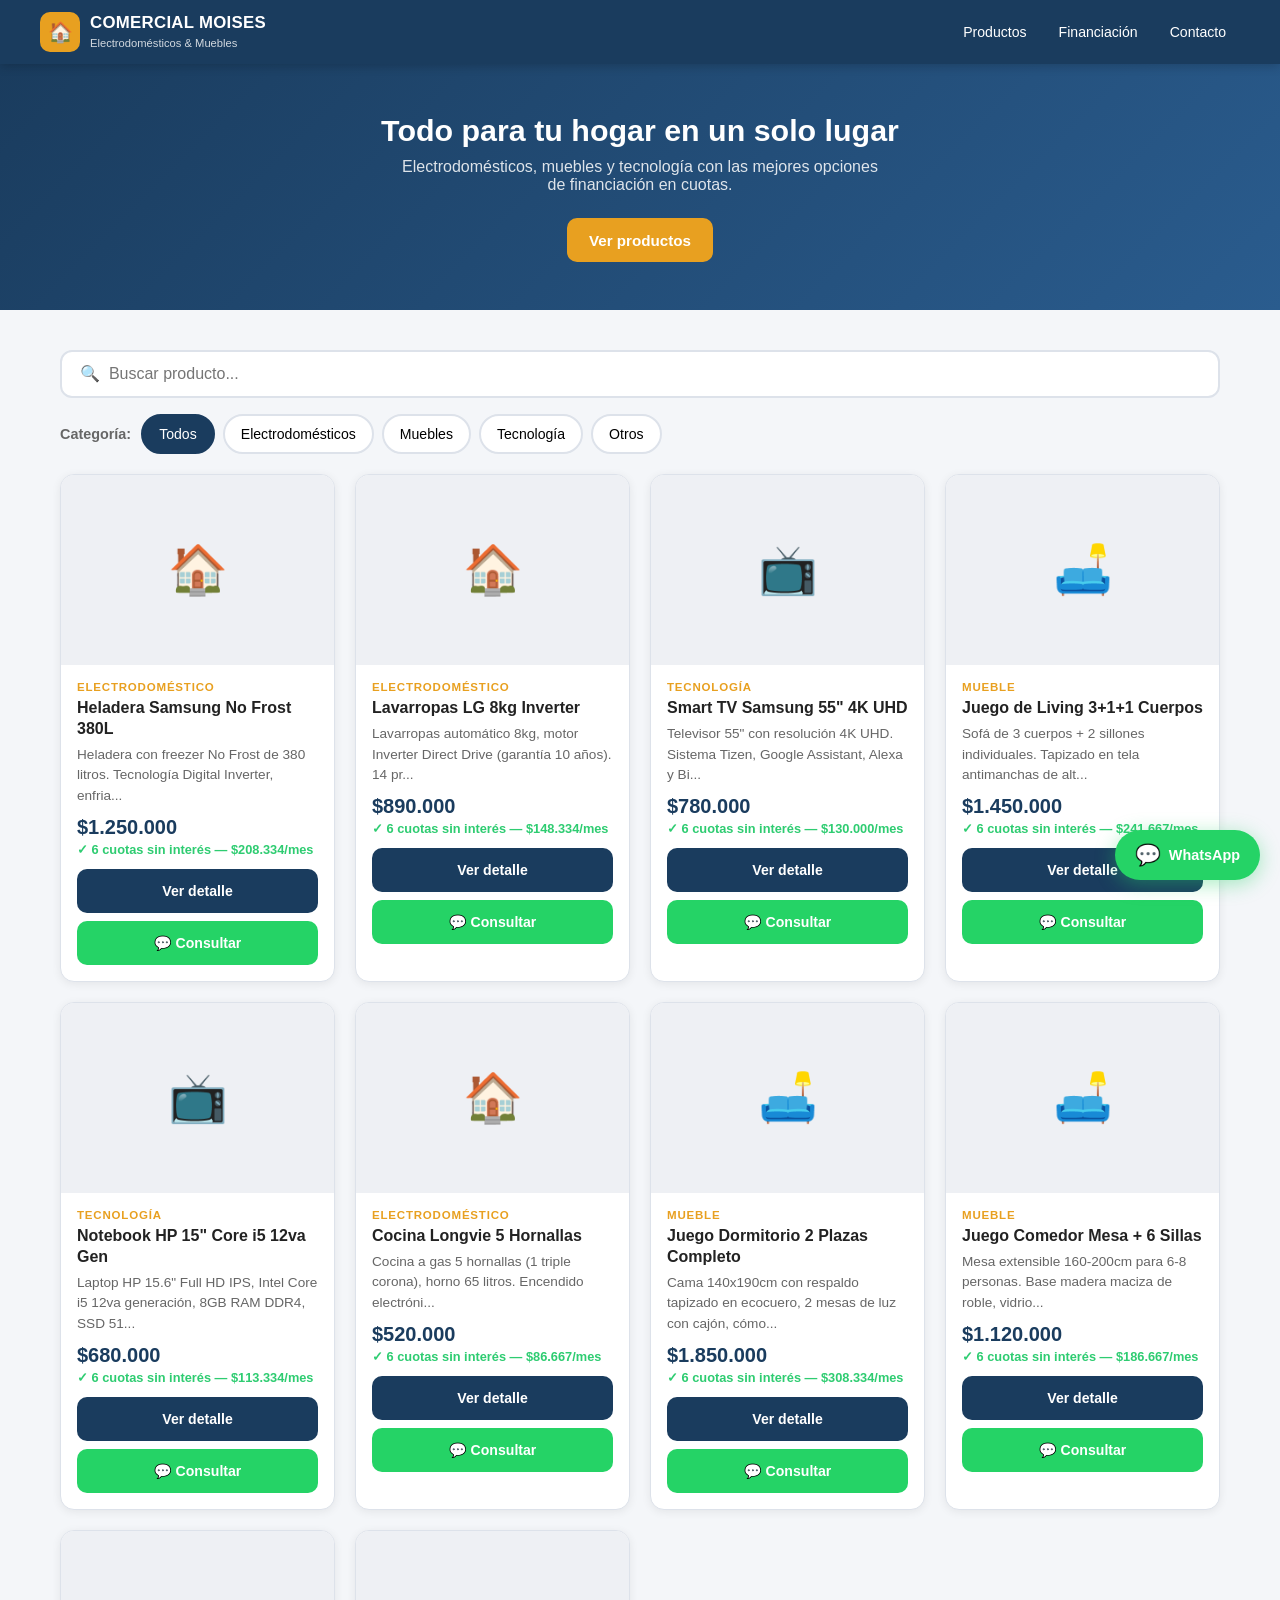
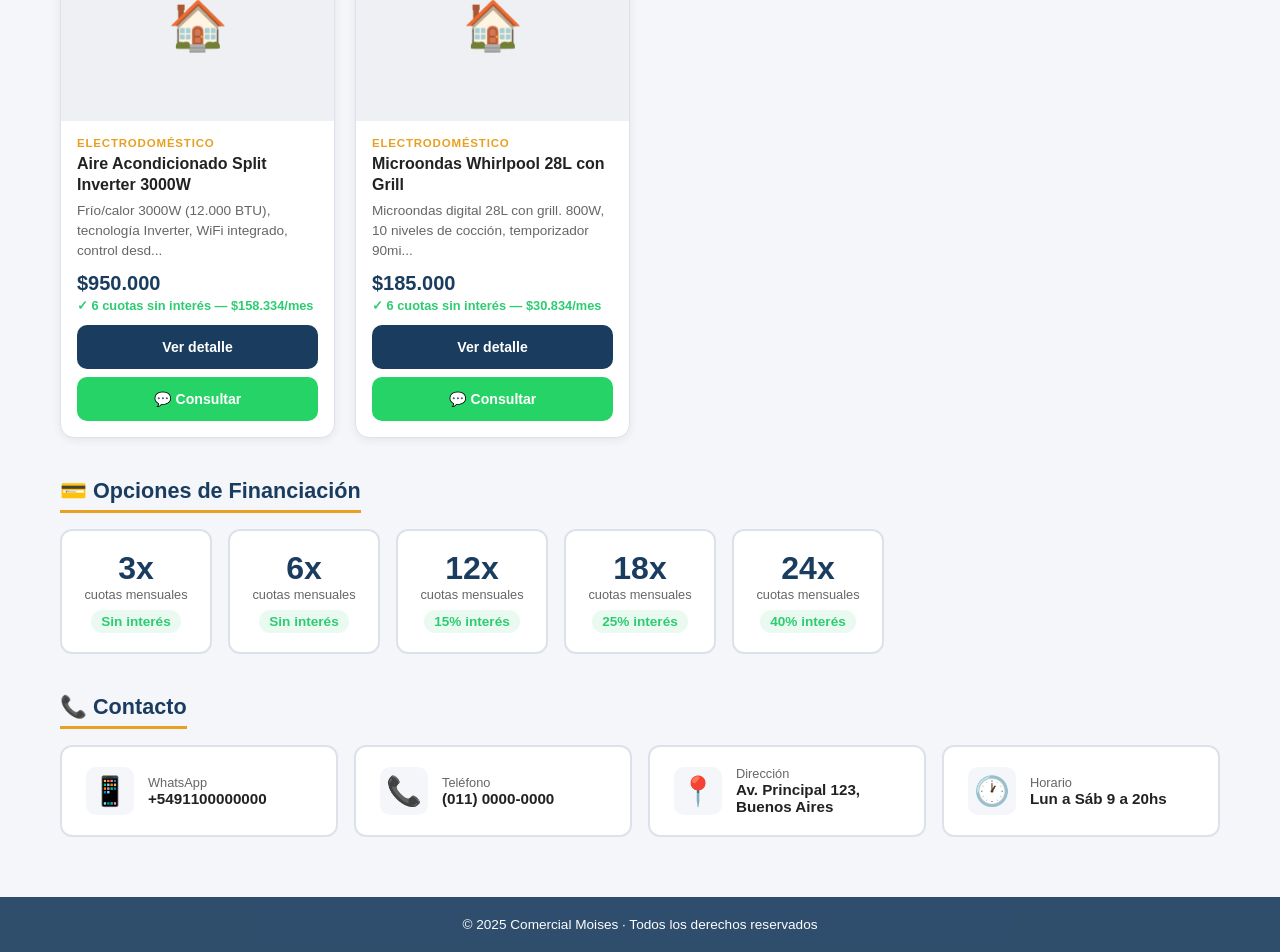
==== index.html @ a89dffb6 "Sitio web Comercial Moises — versión inicial - Página de clientes: catálogo con búsqueda, filtros, c" ====
<!DOCTYPE html>
<html lang="es">
<head>
  <meta charset="UTF-8"/>
  <meta name="viewport" content="width=device-width, initial-scale=1.0, viewport-fit=cover"/>
  <meta name="theme-color" content="#1a3c5e"/>
  <meta name="apple-mobile-web-app-capable" content="yes"/>
  <meta name="apple-mobile-web-app-status-bar-style" content="black-translucent"/>
  <title>Comercial Moises - Electrodomésticos y Muebles</title>
  <link rel="stylesheet" href="style.css"/>
</head>
<body>

<header>
  <div class="header-inner">
    <div class="logo">
      <div class="logo-icon">🏠</div>
      <div class="logo-text">
        <h1>COMERCIAL MOISES</h1>
        <span>Electrodomésticos & Muebles</span>
      </div>
    </div>
    <nav>
      <a href="#productos">Productos</a>
      <a href="#financiacion">Financiación</a>
      <a href="#contacto">Contacto</a>
    </nav>
    <button class="hamburger" id="hamburger" onclick="toggleNav()" aria-label="Menú">☰</button>
  </div>
</header>

<!-- Nav drawer mobile -->
<div class="nav-drawer" id="navDrawer">
  <a href="#productos" onclick="closeNav()">📦 Productos</a>
  <a href="#financiacion" onclick="closeNav()">💳 Financiación</a>
  <a href="#contacto" onclick="closeNav()">📞 Contacto</a>
</div>

<section class="hero">
  <h2>Todo para tu hogar en un solo lugar</h2>
  <p>Electrodomésticos, muebles y tecnología con las mejores opciones de financiación en cuotas.</p>
  <a href="#productos" class="btn btn-accent">Ver productos</a>
</section>

<main>

  <!-- BANNERS -->
  <div class="banners-section" id="bannersSection" style="display:none;">
    <div class="banner-carousel" id="bannerCarousel">
      <div class="banner-track" id="bannerTrack"></div>
      <button class="banner-arrow prev" onclick="moveBanner(-1)" aria-label="Anterior">&#8249;</button>
      <button class="banner-arrow next" onclick="moveBanner(1)" aria-label="Siguiente">&#8250;</button>
    </div>
    <div class="banner-nav" id="bannerNav"></div>
  </div>

  <!-- BUSCADOR -->
  <div class="search-bar" style="margin-top:1.25rem;" id="productos">
    <input type="text" id="searchInput" placeholder="🔍  Buscar producto..." oninput="renderProducts()" autocomplete="off" autocorrect="off" spellcheck="false"/>
  </div>

  <!-- FILTROS -->
  <div class="filters">
    <span>Categoría:</span>
    <button class="filter-btn active" onclick="setFilter('todos', this)">Todos</button>
    <button class="filter-btn" onclick="setFilter('electrodomestico', this)">Electrodomésticos</button>
    <button class="filter-btn" onclick="setFilter('mueble', this)">Muebles</button>
    <button class="filter-btn" onclick="setFilter('tecnologia', this)">Tecnología</button>
    <button class="filter-btn" onclick="setFilter('otro', this)">Otros</button>
  </div>

  <!-- GRID -->
  <div class="products-grid" id="productsGrid"></div>
  <div class="empty-state" id="emptyState" style="display:none;">
    <div class="icon">📦</div>
    <p>No se encontraron productos.</p>
  </div>

  <!-- FINANCIACIÓN -->
  <section class="financing-section" id="financiacion">
    <div class="section-title">💳 Opciones de Financiación</div>
    <div class="financing-grid" id="financingGrid"></div>
  </section>

  <!-- CONTACTO -->
  <section class="contact-section" id="contacto">
    <div class="section-title">📞 Contacto</div>
    <div class="contact-cards" id="contactCards"></div>
  </section>

</main>

<a href="#" id="whatsappFloat" class="whatsapp-float" target="_blank" rel="noopener">
  <span class="wa-icon">💬</span> WhatsApp
</a>

<!-- MODAL DETALLE -->
<div class="modal-overlay" id="productModal" role="dialog" aria-modal="true">
  <div class="modal">
    <button class="modal-close" onclick="closeModal()" aria-label="Cerrar">✕</button>
    <div id="modalContent"></div>
  </div>
</div>

<footer>© 2025 Comercial Moises · Todos los derechos reservados</footer>

<script>
  // ── DATOS ──────────────────────────────────────────────
  const DEFAULT_PRODUCTS = [
    { id:1, name:"Heladera Samsung No Frost 380L", category:"electrodomestico", desc:"Heladera con freezer No Frost de 380 litros. Tecnología Digital Inverter, enfriamiento uniforme, cajón de frutas y verduras con humedad controlada, alarma de puerta abierta. Clase A+. Garantía 2 años. Color blanco.", price:1250000, image:"https://images.unsplash.com/photo-1571175443880-49e1d25b2bc5?w=600&q=80", cuotas:true },
    { id:2, name:"Lavarropas LG 8kg Inverter", category:"electrodomestico", desc:"Lavarropas automático 8kg, motor Inverter Direct Drive (garantía 10 años). 14 programas de lavado, centrifugado 1200 RPM, tecnología 6 Motion. Bajo consumo. Carga frontal.", price:890000, image:"https://images.unsplash.com/photo-1626806823728-37a1c09e6c9d?w=600&q=80", cuotas:true },
    { id:3, name:"Smart TV Samsung 55\" 4K UHD", category:"tecnologia", desc:"Televisor 55\" con resolución 4K UHD. Sistema Tizen, Google Assistant, Alexa y Bixby integrados, WiFi y Bluetooth 5.0, HDR10+, 3 entradas HDMI 2.0, 2 USB. Diseño sin bordes.", price:780000, image:"https://images.unsplash.com/photo-1593359677879-a4bb92f829d1?w=600&q=80", cuotas:true },
    { id:4, name:"Juego de Living 3+1+1 Cuerpos", category:"mueble", desc:"Sofá de 3 cuerpos + 2 sillones individuales. Tapizado en tela antimanchas de alta resistencia. Estructura de madera maciza, espuma de alta densidad. Disponible en gris, beige y verde musgo.", price:1450000, image:"https://images.unsplash.com/photo-1555041469-a586c61ea9bc?w=600&q=80", cuotas:true },
    { id:5, name:"Notebook HP 15\" Core i5 12va Gen", category:"tecnologia", desc:"Laptop HP 15.6\" Full HD IPS, Intel Core i5 12va generación, 8GB RAM DDR4, SSD 512GB, Intel Iris Xe, batería 12hs, Windows 11 Home. Incluye bolso de transporte.", price:680000, image:"https://images.unsplash.com/photo-1496181133206-80ce9b88a853?w=600&q=80", cuotas:true },
    { id:6, name:"Cocina Longvie 5 Hornallas", category:"electrodomestico", desc:"Cocina a gas 5 hornallas (1 triple corona), horno 65 litros. Encendido electrónico, tapa de vidrio templado, parrilla y asadera incluidas. 55cm de ancho. Acero inoxidable.", price:520000, image:"https://images.unsplash.com/photo-1556909114-f6e7ad7d3136?w=600&q=80", cuotas:true },
    { id:7, name:"Juego Dormitorio 2 Plazas Completo", category:"mueble", desc:"Cama 140x190cm con respaldo tapizado en ecocuero, 2 mesas de luz con cajón, cómoda 6 cajones con espejo biselado. MDF enchapado. Disponible en blanco, wengué y roble. Incluye sommier.", price:1850000, image:"https://images.unsplash.com/photo-1616594039964-ae9021a400a0?w=600&q=80", cuotas:true },
    { id:8, name:"Juego Comedor Mesa + 6 Sillas", category:"mueble", desc:"Mesa extensible 160-200cm para 6-8 personas. Base madera maciza de roble, vidrio templado 10mm. Incluye 6 sillas tapizadas en tela antimanchas.", price:1120000, image:"https://images.unsplash.com/photo-1617806118233-18e1de247200?w=600&q=80", cuotas:true },
    { id:9, name:"Aire Acondicionado Split Inverter 3000W", category:"electrodomestico", desc:"Frío/calor 3000W (12.000 BTU), tecnología Inverter, WiFi integrado, control desde el celular, filtro purificador, clase A++. Cubre hasta 30m². Instalación no incluida.", price:950000, image:"https://images.unsplash.com/photo-1585771724684-38269d6639fd?w=600&q=80", cuotas:true },
    { id:10, name:"Microondas Whirlpool 28L con Grill", category:"electrodomestico", desc:"Microondas digital 28L con grill. 800W, 10 niveles de cocción, temporizador 90min, plato 31cm, display LED, interior inoxidable de fácil limpieza. Incluye rejilla de grill.", price:185000, image:"https://images.unsplash.com/photo-1574269909862-7e1d70bb8078?w=600&q=80", cuotas:true }
  ];

  const DEFAULT_BANNERS = [
    { id:1, badge:"OFERTA DEL MES · JULIO 2025", title:"🔥 Liquidación de Invierno", subtitle:"Hasta 20% OFF en toda la línea de electrodomésticos. ¡Aprovechá mientras dure el stock!", discount:"20% OFF", bg:"#1a3c5e", dateFrom:"2025-07-01", dateTo:"2025-07-31", active:true },
    { id:2, badge:"FINANCIACIÓN ESPECIAL", title:"💳 12 Cuotas Sin Interés", subtitle:"Solo este mes, financiá tu compra en 12 cuotas sin interés en todos los muebles y línea blanca.", discount:"12 MSI", bg:"#1e6b45", dateFrom:"2025-07-01", dateTo:"2025-07-31", active:true },
    { id:3, badge:"DÍA DEL PADRE · 20 JULIO", title:"🎁 Regalale lo mejor a papá", subtitle:"TVs, notebooks y electrónica con descuentos especiales. ¡El regalo perfecto con financiación en cuotas!", discount:"15% OFF", bg:"#7c3aed", dateFrom:"2025-07-14", dateTo:"2025-07-20", active:true },
    { id:4, badge:"ENVÍO GRATIS", title:"🚚 Envío sin cargo en compras +$500.000", subtitle:"Comprás hoy, lo tenés en casa. Envío gratis dentro de la ciudad en compras superiores a $500.000.", discount:"GRATIS", bg:"#b45309", dateFrom:"2025-07-01", dateTo:"2025-08-31", active:true }
  ];

  const DEFAULT_FINANCING = [
    { cuotas:3, interes:"Sin interés" },
    { cuotas:6, interes:"Sin interés" },
    { cuotas:12, interes:"15% interés" },
    { cuotas:18, interes:"25% interés" },
    { cuotas:24, interes:"40% interés" }
  ];

  const DEFAULT_CONFIG = {
    whatsapp:"5491100000000",
    telefono:"(011) 0000-0000",
    direccion:"Av. Principal 123, Buenos Aires",
    horario:"Lun a Sáb 9 a 20hs"
  };

  // Limpiar datos viejos si tienen campo video
  const _stored = JSON.parse(localStorage.getItem('cm_products'));
  if (_stored && _stored.some(p => p.hasOwnProperty('video'))) {
    localStorage.removeItem('cm_products');
  }

  let products  = JSON.parse(localStorage.getItem('cm_products'))  || DEFAULT_PRODUCTS;
  let financing = JSON.parse(localStorage.getItem('cm_financing')) || DEFAULT_FINANCING;
  let config    = JSON.parse(localStorage.getItem('cm_config'))    || DEFAULT_CONFIG;
  let banners   = JSON.parse(localStorage.getItem('cm_banners'))   || DEFAULT_BANNERS;

  let activeFilter = 'todos';
  let selectedCuotas = null;
  let currentModalProduct = null;
  let bannerIndex = 0;
  let bannerTimer = null;

  // ── NAV MOBILE ─────────────────────────────────────────
  function toggleNav() {
    document.getElementById('navDrawer').classList.toggle('open');
  }
  function closeNav() {
    document.getElementById('navDrawer').classList.remove('open');
  }
  document.addEventListener('click', e => {
    const drawer = document.getElementById('navDrawer');
    const btn = document.getElementById('hamburger');
    if (drawer.classList.contains('open') && !drawer.contains(e.target) && !btn.contains(e.target)) {
      closeNav();
    }
  });

  // ── FILTROS ────────────────────────────────────────────
  function setFilter(cat, el) {
    activeFilter = cat;
    document.querySelectorAll('.filter-btn').forEach(b => b.classList.remove('active'));
    el.classList.add('active');
    renderProducts();
  }

  // ── RENDER PRODUCTOS ───────────────────────────────────
  function renderProducts() {
    const q = document.getElementById('searchInput').value.toLowerCase();
    const list = products.filter(p => {
      const matchCat = activeFilter === 'todos' || p.category === activeFilter;
      const matchQ = !q || p.name.toLowerCase().includes(q) || p.desc.toLowerCase().includes(q);
      return matchCat && matchQ;
    });

    const grid = document.getElementById('productsGrid');
    const empty = document.getElementById('emptyState');

    if (list.length === 0) {
      grid.innerHTML = '';
      empty.style.display = 'block';
      return;
    }

    empty.style.display = 'none';
    grid.innerHTML = list.map(p => {
      const cuota = calcCuota(p.price, 6);
      const imgContent = p.image
        ? `<img src="${escHtml(p.image)}" alt="${escHtml(p.name)}" loading="lazy" onerror="this.parentElement.innerHTML='<span style=font-size:3rem>${categoryEmoji(p.category)}</span>'">`
        : `<span style="font-size:3rem;">${categoryEmoji(p.category)}</span>`;

      return `
        <div class="product-card">
          <div class="product-img">${imgContent}</div>
          <div class="product-body">
            <div class="product-category">${categoryLabel(p.category)}</div>
            <div class="product-name">${escHtml(p.name)}</div>
            <div class="product-desc">${escHtml(p.desc.substring(0,80))}${p.desc.length>80?'...':''}</div>
            <div class="product-price">$${formatNum(p.price)}</div>
            ${p.cuotas ? `<div class="product-cuota">✓ 6 cuotas sin interés — $${formatNum(cuota)}/mes</div>` : ''}
            <div class="product-actions">
              <button class="btn btn-primary btn-sm" onclick="openModal(${p.id})">Ver detalle</button>
              <a href="${escHtml(waLink(p, null))}" class="btn btn-whatsapp btn-sm" target="_blank" rel="noopener">💬 Consultar</a>
            </div>
          </div>
        </div>`;
    }).join('');
  }

  // ── MODAL ──────────────────────────────────────────────
  function openModal(id) {
    const p = products.find(x => x.id === id);
    if (!p) return;
    currentModalProduct = p;
    selectedCuotas = financing.length > 0 ? (financing[1] || financing[0]) : null;

    const imgContent = p.image
      ? `<img src="${escHtml(p.image)}" alt="${escHtml(p.name)}" style="width:100%;border-radius:10px;margin-bottom:1rem;max-height:240px;object-fit:cover;" loading="lazy" onerror="this.style.display='none'">`
      : `<div style="font-size:4rem;text-align:center;margin-bottom:1rem;">${categoryEmoji(p.category)}</div>`;

    const cuotaBtns = financing.map((f, i) =>
      `<button class="cuota-btn ${i===1?'selected':''}" onclick="selectCuota(${i})">${f.cuotas}x</button>`
    ).join('');

    document.getElementById('modalContent').innerHTML = `
      ${imgContent}
      <div style="color:#e8a020;font-size:0.75rem;font-weight:700;text-transform:uppercase;letter-spacing:1px;margin-bottom:4px;">${categoryLabel(p.category)}</div>
      <h3 style="font-size:1.15rem;margin-bottom:8px;padding-right:32px;">${escHtml(p.name)}</h3>
      <p style="color:#555;line-height:1.65;font-size:0.9rem;margin-bottom:12px;">${escHtml(p.desc)}</p>
      <div style="font-size:1.55rem;font-weight:900;color:#1a3c5e;margin-bottom:2px;">$${formatNum(p.price)}</div>
      <div style="font-size:0.8rem;color:#999;margin-bottom:16px;">Precio de contado</div>
      ${p.cuotas && financing.length > 0 ? `
        <div style="margin-bottom:16px;">
          <strong style="display:block;margin-bottom:8px;color:#1a3c5e;font-size:0.95rem;">💳 Elegí tu plan de cuotas:</strong>
          <div class="cuota-selector">${cuotaBtns}</div>
          <div class="cuota-result" id="cuotaResult"></div>
        </div>` : ''}
      <a href="#" id="waModalBtn" class="btn btn-whatsapp" target="_blank" rel="noopener" style="width:100%;justify-content:center;font-size:0.95rem;">
        💬 Consultar por WhatsApp
      </a>`;

    updateCuotaResult();
    document.getElementById('productModal').classList.add('open');
    document.body.style.overflow = 'hidden';
  }

  function selectCuota(idx) {
    selectedCuotas = financing[idx];
    document.querySelectorAll('.cuota-btn').forEach((b, i) => b.classList.toggle('selected', i === idx));
    updateCuotaResult();
  }

  function updateCuotaResult() {
    const p = currentModalProduct;
    if (!p || !selectedCuotas) return;
    const monto = calcCuotaConInteres(p.price, selectedCuotas.cuotas, selectedCuotas.interes);
    const total = monto * selectedCuotas.cuotas;
    const res = document.getElementById('cuotaResult');
    if (res) res.innerHTML = `<strong>${selectedCuotas.cuotas} cuotas de $${formatNum(monto)}/mes</strong> · ${selectedCuotas.interes}<br><span style="color:#888;font-size:0.82rem;">Total a pagar: $${formatNum(total)}</span>`;
    const waBtn = document.getElementById('waModalBtn');
    if (waBtn) waBtn.href = waLink(p, selectedCuotas);
  }

  function closeModal() {
    document.getElementById('productModal').classList.remove('open');
    document.body.style.overflow = '';
    currentModalProduct = null;
    selectedCuotas = null;
  }

  document.getElementById('productModal').addEventListener('click', e => { if (e.target === e.currentTarget) closeModal(); });
  document.addEventListener('keydown', e => { if (e.key === 'Escape') closeModal(); });

  // ── BANNERS ────────────────────────────────────────────
  function renderBanners() {
    const today = new Date().toISOString().split('T')[0];
    const active = banners.filter(b => b.active && b.dateFrom <= today && b.dateTo >= today);
    const section = document.getElementById('bannersSection');
    if (active.length === 0) { section.style.display = 'none'; return; }
    section.style.display = 'block';

    document.getElementById('bannerTrack').innerHTML = active.map(b => `
      <div class="banner-slide" style="background:${escHtml(b.bg)};">
        <div class="banner-body">
          <div class="banner-badge">${escHtml(b.badge)}</div>
          <div class="banner-title">${escHtml(b.title)}</div>
          <div class="banner-subtitle">${escHtml(b.subtitle)}</div>
          <div class="banner-dates">Válido del ${formatDate(b.dateFrom)} al ${formatDate(b.dateTo)}</div>
        </div>
        <div class="banner-discount">
          <div class="pct">${escHtml(b.discount)}</div>
          <div class="off-label">¡Aprovechá!</div>
        </div>
      </div>`).join('');

    document.getElementById('bannerNav').innerHTML = active.map((_, i) =>
      `<button class="banner-dot ${i===0?'active':''}" onclick="goToBanner(${i})" aria-label="Banner ${i+1}"></button>`
    ).join('');

    bannerIndex = 0;
    addSwipeSupport(document.getElementById('bannerCarousel'), () => moveBanner(1), () => moveBanner(-1));
    if (active.length > 1) {
      if (bannerTimer) clearInterval(bannerTimer);
      bannerTimer = setInterval(() => moveBanner(1), 5000);
    }
  }

  function moveBanner(dir) {
    const dots = document.querySelectorAll('.banner-dot');
    if (!dots.length) return;
    bannerIndex = (bannerIndex + dir + dots.length) % dots.length;
    goToBanner(bannerIndex);
  }

  function goToBanner(i) {
    bannerIndex = i;
    document.getElementById('bannerTrack').style.transform = `translateX(-${i * 100}%)`;
    document.querySelectorAll('.banner-dot').forEach((d, j) => d.classList.toggle('active', j === i));
  }

  // Soporte swipe para carrusel (iOS y Android)
  function addSwipeSupport(el, onLeft, onRight) {
    let startX = 0, startY = 0;
    el.addEventListener('touchstart', e => {
      startX = e.touches[0].clientX;
      startY = e.touches[0].clientY;
    }, { passive: true });
    el.addEventListener('touchend', e => {
      const dx = e.changedTouches[0].clientX - startX;
      const dy = e.changedTouches[0].clientY - startY;
      if (Math.abs(dx) > Math.abs(dy) && Math.abs(dx) > 40) {
        dx < 0 ? onLeft() : onRight();
      }
    }, { passive: true });
  }

  // ── FINANCIACIÓN ───────────────────────────────────────
  function renderFinancing() {
    document.getElementById('financingGrid').innerHTML = financing.map(f => `
      <div class="financing-card">
        <div class="cuotas">${f.cuotas}x</div>
        <div class="cuotas-label">cuotas mensuales</div>
        <div class="interes">${escHtml(f.interes)}</div>
      </div>`).join('');
  }

  // ── CONTACTO ───────────────────────────────────────────
  function renderContact() {
    document.getElementById('whatsappFloat').href = `https://wa.me/${config.whatsapp}?text=${encodeURIComponent('¡Hola! Me comunico desde su página web. Quisiera información sobre sus productos y financiación.')}`;
    document.getElementById('contactCards').innerHTML = `
      <div class="contact-card"><div class="icon">📱</div><div><h4>WhatsApp</h4><p>+${escHtml(config.whatsapp)}</p></div></div>
      <div class="contact-card"><div class="icon">📞</div><div><h4>Teléfono</h4><p>${escHtml(config.telefono)}</p></div></div>
      <div class="contact-card"><div class="icon">📍</div><div><h4>Dirección</h4><p>${escHtml(config.direccion)}</p></div></div>
      <div class="contact-card"><div class="icon">🕐</div><div><h4>Horario</h4><p>${escHtml(config.horario)}</p></div></div>`;
  }

  // ── HELPERS ────────────────────────────────────────────
  function formatNum(n) { return Math.round(n).toLocaleString('es-AR'); }
  function calcCuota(price, cuotas) { return Math.ceil(price / cuotas); }
  function calcCuotaConInteres(price, cuotas, interes) {
    const pct = parseFloat(interes) || 0;
    return Math.ceil((price * (1 + pct / 100)) / cuotas);
  }
  function categoryLabel(cat) {
    return { electrodomestico:'Electrodoméstico', mueble:'Mueble', tecnologia:'Tecnología', otro:'Otro' }[cat] || cat;
  }
  function categoryEmoji(cat) {
    return { electrodomestico:'🏠', mueble:'🛋️', tecnologia:'📺', otro:'📦' }[cat] || '📦';
  }
  function waLink(p, cuotaOpt) {
    let msg = `¡Hola! Estoy interesado/a en: *${p.name}* — $${formatNum(p.price)}.`;
    if (cuotaOpt) {
      const monto = calcCuotaConInteres(p.price, cuotaOpt.cuotas, cuotaOpt.interes);
      msg += ` Me interesa el plan de *${cuotaOpt.cuotas} cuotas de $${formatNum(monto)}/mes* (${cuotaOpt.interes}).`;
    }
    msg += ' ¿Tienen disponibilidad?';
    return `https://wa.me/${config.whatsapp}?text=${encodeURIComponent(msg)}`;
  }
  function formatDate(str) {
    const [, m, d] = str.split('-');
    const months = ['ene','feb','mar','abr','may','jun','jul','ago','sep','oct','nov','dic'];
    return `${parseInt(d)} ${months[parseInt(m)-1]}`;
  }
  function escHtml(s) {
    return String(s).replace(/&/g,'&amp;').replace(/</g,'&lt;').replace(/>/g,'&gt;').replace(/"/g,'&quot;');
  }

  // ── INIT ───────────────────────────────────────────────
  renderBanners();
  renderProducts();
  renderFinancing();
  renderContact();
</script>
</body>
</html>
---- style.css ----
* {
  margin: 0;
  padding: 0;
  box-sizing: border-box;
  -webkit-tap-highlight-color: transparent;
}

:root {
  --primary: #1a3c5e;
  --accent: #e8a020;
  --bg: #f4f6f9;
  --card-bg: #ffffff;
  --text: #222;
  --text-light: #666;
  --border: #dde2ea;
  --success: #2ecc71;
  --danger: #e74c3c;
  --whatsapp: #25D366;
  --header-h: 64px;
  --mobile-nav-h: 60px;
}

html {
  -webkit-text-size-adjust: 100%;
}

body {
  font-family: 'Segoe UI', Tahoma, Geneva, Verdana, sans-serif;
  background: var(--bg);
  color: var(--text);
  overflow-x: hidden;
}

/* Previene zoom en inputs en iOS */
input, select, textarea {
  font-size: 16px;
  font-family: inherit;
}

/* ── HEADER ─────────────────────────────────────────── */
header {
  background: var(--primary);
  color: white;
  padding: 0 1.25rem;
  position: sticky;
  top: 0;
  z-index: 100;
  box-shadow: 0 2px 10px rgba(0,0,0,0.2);
}

.header-inner {
  max-width: 1200px;
  margin: 0 auto;
  display: flex;
  align-items: center;
  justify-content: space-between;
  height: var(--header-h);
}

.logo {
  display: flex;
  align-items: center;
  gap: 10px;
}

.logo-icon {
  width: 40px;
  height: 40px;
  background: var(--accent);
  border-radius: 10px;
  display: flex;
  align-items: center;
  justify-content: center;
  font-size: 20px;
  flex-shrink: 0;
}

.logo-text h1 {
  font-size: 1.05rem;
  font-weight: 700;
  letter-spacing: 0.3px;
  line-height: 1.2;
}

.logo-text span {
  font-size: 0.7rem;
  opacity: 0.8;
}

nav {
  display: flex;
  gap: 4px;
}

nav a {
  color: white;
  text-decoration: none;
  padding: 8px 14px;
  border-radius: 8px;
  font-size: 0.88rem;
  transition: background 0.2s;
  white-space: nowrap;
  min-height: 44px;
  display: flex;
  align-items: center;
}

nav a:hover, nav a.active {
  background: rgba(255,255,255,0.15);
}

/* Hamburguesa (solo mobile) */
.hamburger {
  display: none;
  background: none;
  border: none;
  color: white;
  font-size: 1.6rem;
  cursor: pointer;
  padding: 8px;
  min-width: 44px;
  min-height: 44px;
  align-items: center;
  justify-content: center;
  border-radius: 8px;
}

.hamburger:hover { background: rgba(255,255,255,0.15); }

/* Nav desplegable mobile */
.nav-drawer {
  display: none;
  position: fixed;
  top: var(--header-h);
  left: 0; right: 0;
  background: var(--primary);
  padding: 0.75rem 1rem;
  flex-direction: column;
  gap: 4px;
  z-index: 99;
  box-shadow: 0 4px 20px rgba(0,0,0,0.3);
}

.nav-drawer.open { display: flex; }

.nav-drawer a {
  color: white;
  text-decoration: none;
  padding: 12px 16px;
  border-radius: 8px;
  font-size: 1rem;
  font-weight: 500;
  min-height: 48px;
  display: flex;
  align-items: center;
  transition: background 0.2s;
}

.nav-drawer a:hover { background: rgba(255,255,255,0.15); }

/* ── HERO ────────────────────────────────────────────── */
.hero {
  background: linear-gradient(135deg, var(--primary) 0%, #2a5c8e 100%);
  color: white;
  text-align: center;
  padding: 48px 1.25rem;
}

.hero h2 { font-size: 1.9rem; margin-bottom: 10px; line-height: 1.2; }
.hero p { font-size: 1rem; opacity: 0.85; max-width: 480px; margin: 0 auto 24px; }

/* ── BOTONES ─────────────────────────────────────────── */
.btn {
  display: inline-flex;
  align-items: center;
  gap: 8px;
  padding: 12px 22px;
  border-radius: 10px;
  font-size: 0.95rem;
  font-weight: 600;
  cursor: pointer;
  border: none;
  text-decoration: none;
  transition: transform 0.15s, box-shadow 0.15s, opacity 0.15s;
  min-height: 44px;
  touch-action: manipulation;
  white-space: nowrap;
}

.btn:active { transform: scale(0.97); opacity: 0.9; }
.btn-accent { background: var(--accent); color: white; }
.btn-whatsapp { background: var(--whatsapp); color: white; }
.btn-primary { background: var(--primary); color: white; }
.btn-danger { background: var(--danger); color: white; padding: 10px 16px; font-size: 0.88rem; }
.btn-edit { background: var(--accent); color: white; padding: 10px 16px; font-size: 0.88rem; }
.btn-sm { padding: 10px 16px; font-size: 0.88rem; }

/* ── MAIN ────────────────────────────────────────────── */
main {
  max-width: 1200px;
  margin: 0 auto;
  padding: 1.25rem;
}

/* ── BANNERS ─────────────────────────────────────────── */
.banners-section { margin: 1.25rem 0 0; position: relative; }

.banner-carousel {
  position: relative;
  overflow: hidden;
  border-radius: 14px;
  box-shadow: 0 4px 20px rgba(0,0,0,0.12);
}

.banner-track {
  display: flex;
  transition: transform 0.5s cubic-bezier(0.4,0,0.2,1);
  will-change: transform;
}

.banner-slide {
  min-width: 100%;
  padding: 32px 40px;
  display: flex;
  align-items: center;
  justify-content: space-between;
  gap: 20px;
  position: relative;
  overflow: hidden;
  min-height: 180px;
}

.banner-slide::before {
  content: '';
  position: absolute;
  right: -60px; top: -60px;
  width: 260px; height: 260px;
  background: rgba(255,255,255,0.07);
  border-radius: 50%;
  pointer-events: none;
}

.banner-body { flex: 1; position: relative; z-index: 1; }

.banner-badge {
  display: inline-block;
  background: rgba(255,255,255,0.2);
  color: white;
  font-size: 0.7rem;
  font-weight: 700;
  text-transform: uppercase;
  letter-spacing: 1px;
  padding: 3px 10px;
  border-radius: 20px;
  margin-bottom: 8px;
  border: 1px solid rgba(255,255,255,0.3);
}

.banner-title {
  font-size: 1.5rem;
  font-weight: 800;
  color: white;
  margin-bottom: 6px;
  line-height: 1.2;
}

.banner-subtitle {
  font-size: 0.92rem;
  color: rgba(255,255,255,0.85);
  margin-bottom: 14px;
  max-width: 440px;
  line-height: 1.5;
}

.banner-dates {
  font-size: 0.75rem;
  color: rgba(255,255,255,0.6);
}

.banner-discount {
  flex-shrink: 0;
  background: rgba(255,255,255,0.15);
  border: 3px solid rgba(255,255,255,0.35);
  border-radius: 14px;
  padding: 16px 24px;
  text-align: center;
  position: relative; z-index: 1;
}

.banner-discount .pct { font-size: 2.6rem; font-weight: 900; color: white; line-height: 1; }
.banner-discount .off-label { font-size: 0.8rem; font-weight: 700; color: rgba(255,255,255,0.85); text-transform: uppercase; letter-spacing: 1px; }

.banner-nav {
  display: flex;
  align-items: center;
  justify-content: center;
  gap: 8px;
  margin-top: 12px;
}

.banner-dot {
  width: 8px; height: 8px;
  border-radius: 50%;
  background: var(--border);
  cursor: pointer;
  border: none;
  transition: all 0.2s;
  min-width: 8px;
  touch-action: manipulation;
}

.banner-dot.active { background: var(--primary); width: 20px; border-radius: 4px; }

.banner-arrow {
  position: absolute;
  top: 50%; transform: translateY(-50%);
  background: rgba(255,255,255,0.2);
  border: none; cursor: pointer;
  color: white; font-size: 1.4rem;
  width: 40px; height: 40px;
  border-radius: 50%;
  display: flex; align-items: center; justify-content: center;
  z-index: 10;
  transition: background 0.2s;
  touch-action: manipulation;
}

.banner-arrow:hover, .banner-arrow:active { background: rgba(255,255,255,0.35); }
.banner-arrow.prev { left: 10px; }
.banner-arrow.next { right: 10px; }

/* ── FILTROS ─────────────────────────────────────────── */
.filters {
  display: flex;
  gap: 8px;
  flex-wrap: wrap;
  margin-bottom: 1.25rem;
  align-items: center;
}

.filters span { font-weight: 600; color: var(--text-light); margin-right: 2px; font-size: 0.9rem; }

.filter-btn {
  padding: 8px 16px;
  border-radius: 20px;
  border: 2px solid var(--border);
  background: white;
  cursor: pointer;
  font-size: 0.88rem;
  transition: all 0.2s;
  font-weight: 500;
  min-height: 40px;
  touch-action: manipulation;
}

.filter-btn:hover, .filter-btn.active {
  border-color: var(--primary);
  background: var(--primary);
  color: white;
}

/* ── BUSCADOR ────────────────────────────────────────── */
.search-bar { margin-bottom: 1rem; }

.search-bar input {
  width: 100%;
  padding: 13px 18px;
  border: 2px solid var(--border);
  border-radius: 12px;
  font-size: 16px;
  outline: none;
  transition: border-color 0.2s;
  background: white;
}

.search-bar input:focus { border-color: var(--primary); }

/* ── PRODUCTOS ───────────────────────────────────────── */
.products-grid {
  display: grid;
  grid-template-columns: repeat(auto-fill, minmax(260px, 1fr));
  gap: 1.25rem;
  margin-bottom: 2.5rem;
}

.product-card {
  background: var(--card-bg);
  border-radius: 14px;
  overflow: hidden;
  box-shadow: 0 2px 10px rgba(0,0,0,0.07);
  transition: transform 0.2s, box-shadow 0.2s;
  border: 1px solid var(--border);
}

@media (hover: hover) {
  .product-card:hover { transform: translateY(-4px); box-shadow: 0 8px 24px rgba(0,0,0,0.12); }
}

.product-img {
  width: 100%;
  height: 190px;
  background: #eef0f4;
  display: flex;
  align-items: center;
  justify-content: center;
  font-size: 3rem;
  overflow: hidden;
}

.product-img img {
  width: 100%;
  height: 100%;
  object-fit: cover;
}

.product-body { padding: 1rem; }
.product-category { font-size: 0.72rem; font-weight: 700; text-transform: uppercase; letter-spacing: 0.8px; color: var(--accent); margin-bottom: 5px; }
.product-name { font-size: 1rem; font-weight: 700; margin-bottom: 5px; line-height: 1.3; }
.product-desc { font-size: 0.85rem; color: var(--text-light); margin-bottom: 10px; line-height: 1.5; }
.product-price { font-size: 1.25rem; font-weight: 800; color: var(--primary); margin-bottom: 3px; }
.product-cuota { font-size: 0.8rem; color: var(--success); font-weight: 600; margin-bottom: 12px; }

.product-actions { display: flex; gap: 8px; flex-wrap: wrap; }
.product-actions .btn { flex: 1; min-width: 120px; justify-content: center; }

/* ── SECCIONES ───────────────────────────────────────── */
.section-title {
  font-size: 1.35rem;
  font-weight: 700;
  color: var(--primary);
  margin-bottom: 1rem;
  padding-bottom: 6px;
  border-bottom: 3px solid var(--accent);
  display: inline-block;
}

.financing-section { margin-bottom: 2.5rem; }

.financing-grid {
  display: grid;
  grid-template-columns: repeat(auto-fill, minmax(150px, 1fr));
  gap: 1rem;
}

.financing-card {
  background: white;
  border-radius: 12px;
  padding: 1.2rem;
  text-align: center;
  border: 2px solid var(--border);
  transition: border-color 0.2s;
}

.financing-card:hover { border-color: var(--accent); }
.financing-card .cuotas { font-size: 2rem; font-weight: 900; color: var(--primary); }
.financing-card .cuotas-label { font-size: 0.8rem; color: var(--text-light); margin-bottom: 8px; }
.financing-card .interes { font-size: 0.85rem; font-weight: 600; color: var(--success); background: #eafaf1; padding: 4px 10px; border-radius: 20px; display: inline-block; }

.contact-section { margin-bottom: 2.5rem; }

.contact-cards { display: flex; gap: 1rem; flex-wrap: wrap; }

.contact-card {
  background: white;
  border-radius: 12px;
  padding: 1.2rem 1.5rem;
  flex: 1;
  min-width: 180px;
  border: 2px solid var(--border);
  display: flex;
  align-items: center;
  gap: 14px;
}

.contact-card .icon {
  font-size: 1.8rem;
  width: 48px; height: 48px;
  background: var(--bg);
  border-radius: 10px;
  display: flex;
  align-items: center;
  justify-content: center;
  flex-shrink: 0;
}

.contact-card h4 { font-size: 0.8rem; color: var(--text-light); font-weight: 500; }
.contact-card p { font-weight: 700; font-size: 0.95rem; color: var(--text); }

/* ── WHATSAPP FLOTANTE ───────────────────────────────── */
.whatsapp-float {
  position: fixed;
  bottom: 24px;
  right: 20px;
  background: var(--whatsapp);
  color: white;
  border-radius: 50px;
  padding: 13px 20px;
  display: flex;
  align-items: center;
  gap: 8px;
  font-weight: 700;
  font-size: 0.9rem;
  text-decoration: none;
  box-shadow: 0 4px 20px rgba(37,211,102,0.4);
  transition: transform 0.2s, box-shadow 0.2s;
  z-index: 999;
  touch-action: manipulation;
}

.whatsapp-float:active { transform: scale(0.96); }
.whatsapp-float .wa-icon { font-size: 1.3rem; }

/* ── MODAL ───────────────────────────────────────────── */
.modal-overlay {
  position: fixed;
  inset: 0;
  background: rgba(0,0,0,0.55);
  z-index: 200;
  display: none;
  align-items: flex-end;
  justify-content: center;
  padding: 0;
}

.modal-overlay.open { display: flex; }

.modal {
  background: white;
  border-radius: 20px 20px 0 0;
  padding: 1.5rem 1.25rem;
  width: 100%;
  max-height: 92vh;
  overflow-y: auto;
  -webkit-overflow-scrolling: touch;
  position: relative;
}

.modal-close {
  position: absolute;
  top: 14px;
  right: 14px;
  background: var(--bg);
  border: none;
  font-size: 1.1rem;
  cursor: pointer;
  color: var(--text-light);
  width: 34px; height: 34px;
  border-radius: 50%;
  display: flex;
  align-items: center;
  justify-content: center;
  touch-action: manipulation;
}

.modal h3 { font-size: 1.3rem; margin-bottom: 1.25rem; color: var(--primary); padding-right: 40px; }

/* ── SELECTOR DE CUOTAS (modal cliente) ──────────────── */
.cuota-selector { display: flex; gap: 8px; flex-wrap: wrap; margin: 10px 0; }

.cuota-btn {
  padding: 10px 14px;
  border-radius: 10px;
  border: 2px solid var(--border);
  background: white;
  cursor: pointer;
  font-size: 0.9rem;
  font-weight: 600;
  transition: all 0.2s;
  text-align: center;
  min-width: 56px;
  min-height: 44px;
  touch-action: manipulation;
}

.cuota-btn:hover { border-color: var(--primary); color: var(--primary); }
.cuota-btn.selected { background: var(--primary); color: white; border-color: var(--primary); }

.cuota-result {
  background: #eef4ff;
  border-radius: 10px;
  padding: 12px 14px;
  margin-bottom: 16px;
  font-size: 0.92rem;
  color: var(--primary);
  line-height: 1.5;
}

.cuota-result strong { font-size: 1.2rem; }

/* ── FORMULARIOS ─────────────────────────────────────── */
.form-group { margin-bottom: 1rem; }

.form-group label {
  display: block;
  font-size: 0.85rem;
  font-weight: 600;
  margin-bottom: 5px;
  color: var(--text);
}

.form-group input,
.form-group textarea,
.form-group select {
  width: 100%;
  padding: 11px 14px;
  border: 2px solid var(--border);
  border-radius: 10px;
  font-size: 16px;
  outline: none;
  font-family: inherit;
  transition: border-color 0.2s;
  background: white;
  -webkit-appearance: none;
}

.form-group input:focus,
.form-group textarea:focus,
.form-group select:focus { border-color: var(--primary); }

.form-group textarea { resize: vertical; min-height: 80px; }

.form-row { display: grid; grid-template-columns: 1fr 1fr; gap: 1rem; }

/* ── EMPTY STATE ─────────────────────────────────────── */
.empty-state { text-align: center; padding: 3rem 1.5rem; color: var(--text-light); }
.empty-state .icon { font-size: 3.5rem; margin-bottom: 1rem; }
.empty-state p { font-size: 1rem; }

/* ── FOOTER ──────────────────────────────────────────── */
footer {
  background: var(--primary);
  color: white;
  text-align: center;
  padding: 1.25rem;
  font-size: 0.85rem;
  opacity: 0.9;
  padding-bottom: calc(1.25rem + env(safe-area-inset-bottom, 0px));
}

/* ── ADMIN ───────────────────────────────────────────── */
.admin-layout {
  display: grid;
  grid-template-columns: 220px 1fr;
  min-height: calc(100vh - var(--header-h));
}

.admin-sidebar {
  background: var(--primary);
  color: white;
  padding: 1.25rem 0.75rem;
}

.admin-sidebar h3 {
  font-size: 0.72rem;
  text-transform: uppercase;
  letter-spacing: 1px;
  opacity: 0.6;
  margin-bottom: 0.75rem;
  padding: 0 8px;
}

.sidebar-item {
  display: flex;
  align-items: center;
  gap: 8px;
  padding: 11px 12px;
  border-radius: 8px;
  cursor: pointer;
  font-size: 0.92rem;
  transition: background 0.2s;
  margin-bottom: 3px;
  touch-action: manipulation;
  min-height: 44px;
}

.sidebar-item:hover, .sidebar-item.active { background: rgba(255,255,255,0.15); }

/* Nav mobile del admin (barra inferior) */
.admin-mobile-nav {
  display: none;
  position: fixed;
  bottom: 0; left: 0; right: 0;
  background: var(--primary);
  z-index: 100;
  box-shadow: 0 -2px 12px rgba(0,0,0,0.2);
  padding-bottom: env(safe-area-inset-bottom, 0px);
}

.admin-mobile-nav-inner {
  display: flex;
  height: var(--mobile-nav-h);
}

.admin-mobile-tab {
  flex: 1;
  display: flex;
  flex-direction: column;
  align-items: center;
  justify-content: center;
  gap: 3px;
  color: rgba(255,255,255,0.6);
  cursor: pointer;
  font-size: 0.65rem;
  font-weight: 600;
  text-transform: uppercase;
  letter-spacing: 0.5px;
  border: none;
  background: none;
  transition: color 0.2s, background 0.2s;
  touch-action: manipulation;
  padding: 4px 2px;
}

.admin-mobile-tab .tab-icon { font-size: 1.35rem; }
.admin-mobile-tab:hover, .admin-mobile-tab.active { color: white; background: rgba(255,255,255,0.1); }

.admin-content {
  padding: 1.5rem;
  overflow-y: auto;
}

.admin-header {
  display: flex;
  justify-content: space-between;
  align-items: center;
  margin-bottom: 1.25rem;
  gap: 12px;
  flex-wrap: wrap;
}

.admin-header h2 { font-size: 1.3rem; color: var(--primary); }

.stats-grid {
  display: grid;
  grid-template-columns: repeat(auto-fill, minmax(140px, 1fr));
  gap: 0.875rem;
  margin-bottom: 1.5rem;
}

.stat-card {
  background: white;
  border-radius: 12px;
  padding: 1rem;
  border: 2px solid var(--border);
}

.stat-card .stat-num { font-size: 1.8rem; font-weight: 800; color: var(--primary); }
.stat-card .stat-label { font-size: 0.8rem; color: var(--text-light); }

/* Tabla admin con scroll horizontal en mobile */
.table-wrap { overflow-x: auto; -webkit-overflow-scrolling: touch; border-radius: 12px; }

.admin-table {
  width: 100%;
  border-collapse: collapse;
  background: white;
  min-width: 560px;
}

.admin-table th {
  background: var(--primary);
  color: white;
  padding: 11px 14px;
  text-align: left;
  font-size: 0.85rem;
  font-weight: 600;
  white-space: nowrap;
}

.admin-table td {
  padding: 11px 14px;
  border-bottom: 1px solid var(--border);
  font-size: 0.9rem;
  vertical-align: middle;
}

.admin-table tr:last-child td { border-bottom: none; }
.admin-table tr:hover td { background: #f8fafc; }

.admin-table img {
  width: 48px; height: 48px;
  object-fit: cover;
  border-radius: 8px;
  border: 1px solid var(--border);
}

.td-actions { display: flex; gap: 6px; align-items: center; flex-wrap: wrap; }

.badge { padding: 3px 10px; border-radius: 20px; font-size: 0.75rem; font-weight: 600; }
.badge-electrodomestico { background: #dbeafe; color: #1d4ed8; }
.badge-mueble { background: #dcfce7; color: #15803d; }
.badge-tecnologia { background: #fef3c7; color: #b45309; }
.badge-otro { background: #f3f4f6; color: #374151; }

/* LOGIN ─────────────────────────────────────────────── */
.login-screen {
  display: flex;
  align-items: center;
  justify-content: center;
  min-height: calc(100vh - var(--header-h));
  padding: 1.25rem;
}

.login-card {
  background: white;
  border-radius: 16px;
  padding: 2rem 1.5rem;
  max-width: 360px;
  width: 100%;
  box-shadow: 0 4px 20px rgba(0,0,0,0.1);
  border: 2px solid var(--border);
  text-align: center;
}

.login-card h2 { color: var(--primary); margin-bottom: 0.4rem; }
.login-card p { color: var(--text-light); font-size: 0.88rem; margin-bottom: 1.25rem; }

.login-error {
  background: #fef2f2;
  color: var(--danger);
  padding: 10px;
  border-radius: 8px;
  font-size: 0.85rem;
  margin-bottom: 1rem;
  display: none;
}

/* Admin modal más grande en pantallas grandes */
@media (min-width: 600px) {
  .modal-overlay { align-items: center; padding: 1.25rem; }
  .modal { border-radius: 16px; max-width: 560px; }
}

/* BANNERS ADMIN */
.banner-preview-mini {
  border-radius: 8px;
  padding: 8px 12px;
  color: white;
  font-size: 0.82rem;
  font-weight: 700;
  min-width: 100px;
  white-space: nowrap;
}

.color-picker-row { display: flex; gap: 8px; flex-wrap: wrap; margin-top: 6px; }

.color-chip {
  width: 32px; height: 32px;
  border-radius: 8px;
  cursor: pointer;
  border: 3px solid transparent;
  transition: border-color 0.2s;
  touch-action: manipulation;
}

.color-chip.selected { border-color: var(--text); }

/* ── RESPONSIVE ──────────────────────────────────────── */
@media (max-width: 768px) {
  nav { display: none; }
  .hamburger { display: flex; }

  .hero h2 { font-size: 1.4rem; }
  .hero p { font-size: 0.92rem; }

  .banner-slide { flex-direction: column; padding: 24px 20px; min-height: auto; gap: 14px; }
  .banner-title { font-size: 1.15rem; }
  .banner-subtitle { font-size: 0.85rem; }
  .banner-discount { padding: 12px 18px; align-self: flex-start; }
  .banner-discount .pct { font-size: 1.8rem; }
  .banner-arrow { width: 34px; height: 34px; font-size: 1.1rem; }

  .filters span { display: none; }

  .products-grid { grid-template-columns: 1fr 1fr; gap: 0.875rem; }
  .product-img { height: 150px; }
  .product-name { font-size: 0.9rem; }
  .product-price { font-size: 1.1rem; }
  .product-actions { flex-direction: column; }
  .product-actions .btn { min-width: unset; }

  .financing-grid { grid-template-columns: repeat(3, 1fr); gap: 0.75rem; }
  .financing-card { padding: 0.9rem 0.5rem; }
  .financing-card .cuotas { font-size: 1.5rem; }

  .contact-card { min-width: 140px; padding: 0.9rem 1rem; }

  .whatsapp-float { bottom: 16px; right: 14px; padding: 11px 16px; font-size: 0.85rem; }

  /* Admin layout mobile */
  .admin-layout { grid-template-columns: 1fr; }
  .admin-sidebar { display: none; }
  .admin-mobile-nav { display: block; }
  .admin-content { padding: 1rem; padding-bottom: calc(var(--mobile-nav-h) + 1rem + env(safe-area-inset-bottom, 0px)); }

  .form-row { grid-template-columns: 1fr; }
  .admin-header { flex-direction: column; align-items: flex-start; }
  .admin-header .btn { width: 100%; justify-content: center; }
}

@media (max-width: 420px) {
  .products-grid { grid-template-columns: 1fr; }
  .product-img { height: 180px; }
  .financing-grid { grid-template-columns: repeat(2, 1fr); }
}

/* Safe area para iPhone con notch */
@supports (padding: env(safe-area-inset-bottom)) {
  header { padding-top: env(safe-area-inset-top, 0px); }
  .whatsapp-float { bottom: calc(20px + env(safe-area-inset-bottom, 0px)); }
}
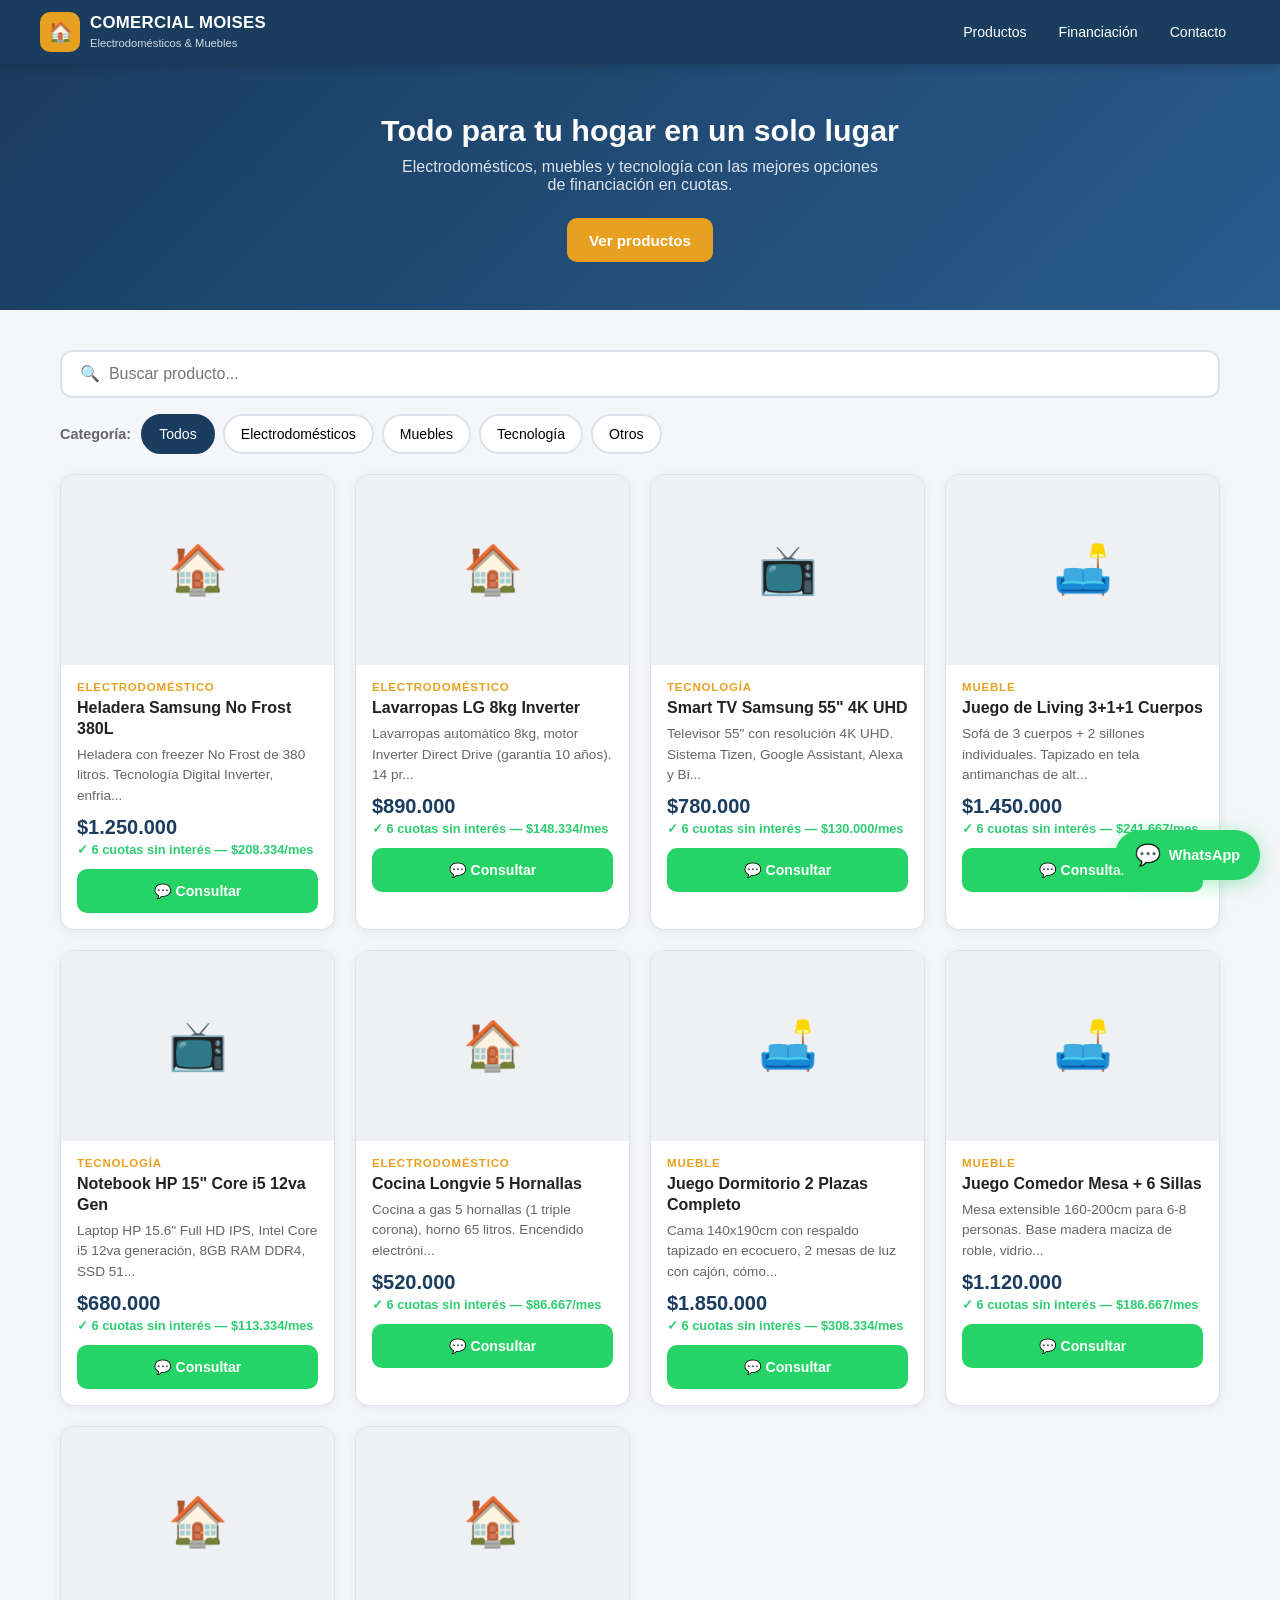
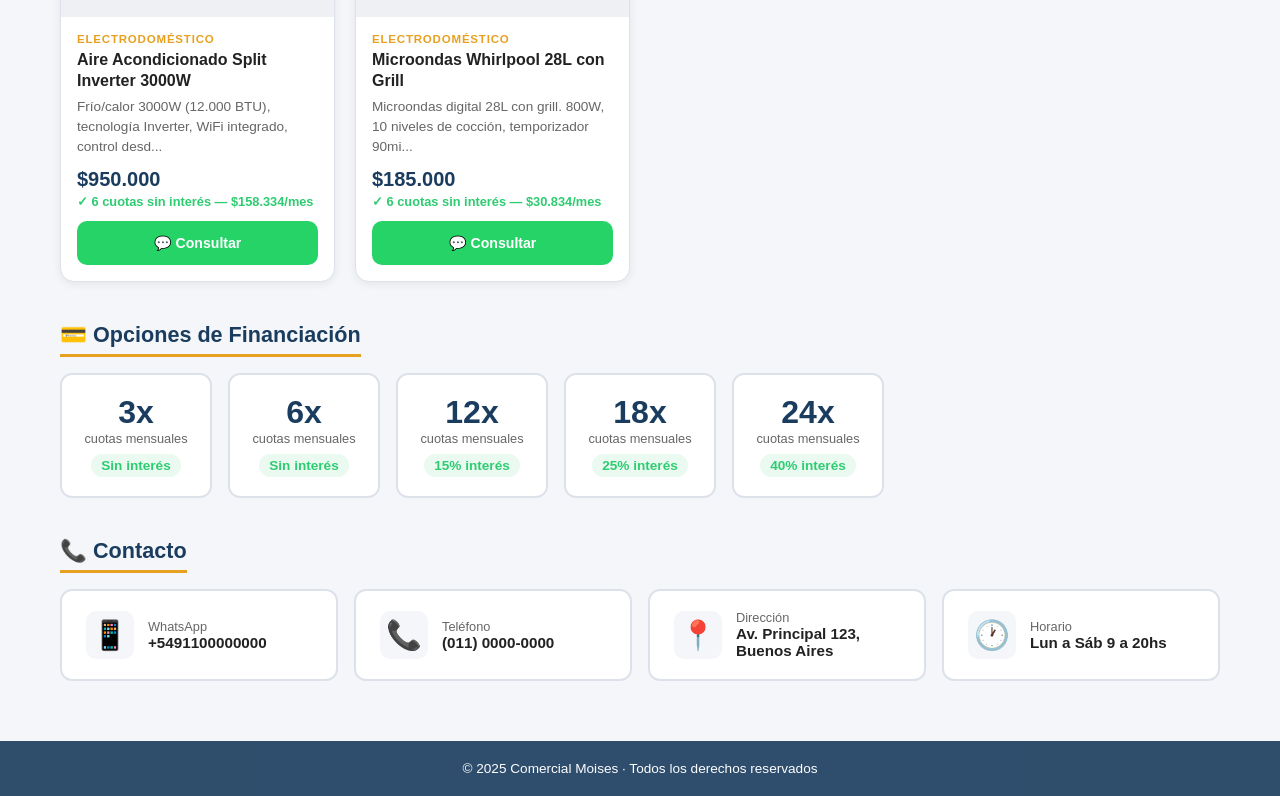
==== commit 5b437b0b: "Tarjeta de producto clickeable, elimina botón Ver detalle Co-Authored-By: Claude Sonnet 4.6 <noreply" ====
--- a/index.html
+++ b/index.html
@@ -207,7 +207,7 @@
         : `<span style="font-size:3rem;">${categoryEmoji(p.category)}</span>`;
 
       return `
-        <div class="product-card">
+        <div class="product-card" onclick="openModal(${p.id})" style="cursor:pointer;">
           <div class="product-img">${imgContent}</div>
           <div class="product-body">
             <div class="product-category">${categoryLabel(p.category)}</div>
@@ -216,8 +216,7 @@
             <div class="product-price">$${formatNum(p.price)}</div>
             ${p.cuotas ? `<div class="product-cuota">✓ 6 cuotas sin interés — $${formatNum(cuota)}/mes</div>` : ''}
             <div class="product-actions">
-              <button class="btn btn-primary btn-sm" onclick="openModal(${p.id})">Ver detalle</button>
-              <a href="${escHtml(waLink(p, null))}" class="btn btn-whatsapp btn-sm" target="_blank" rel="noopener">💬 Consultar</a>
+              <a href="${escHtml(waLink(p, null))}" class="btn btn-whatsapp btn-sm" target="_blank" rel="noopener" onclick="event.stopPropagation()">💬 Consultar</a>
             </div>
           </div>
         </div>`;
